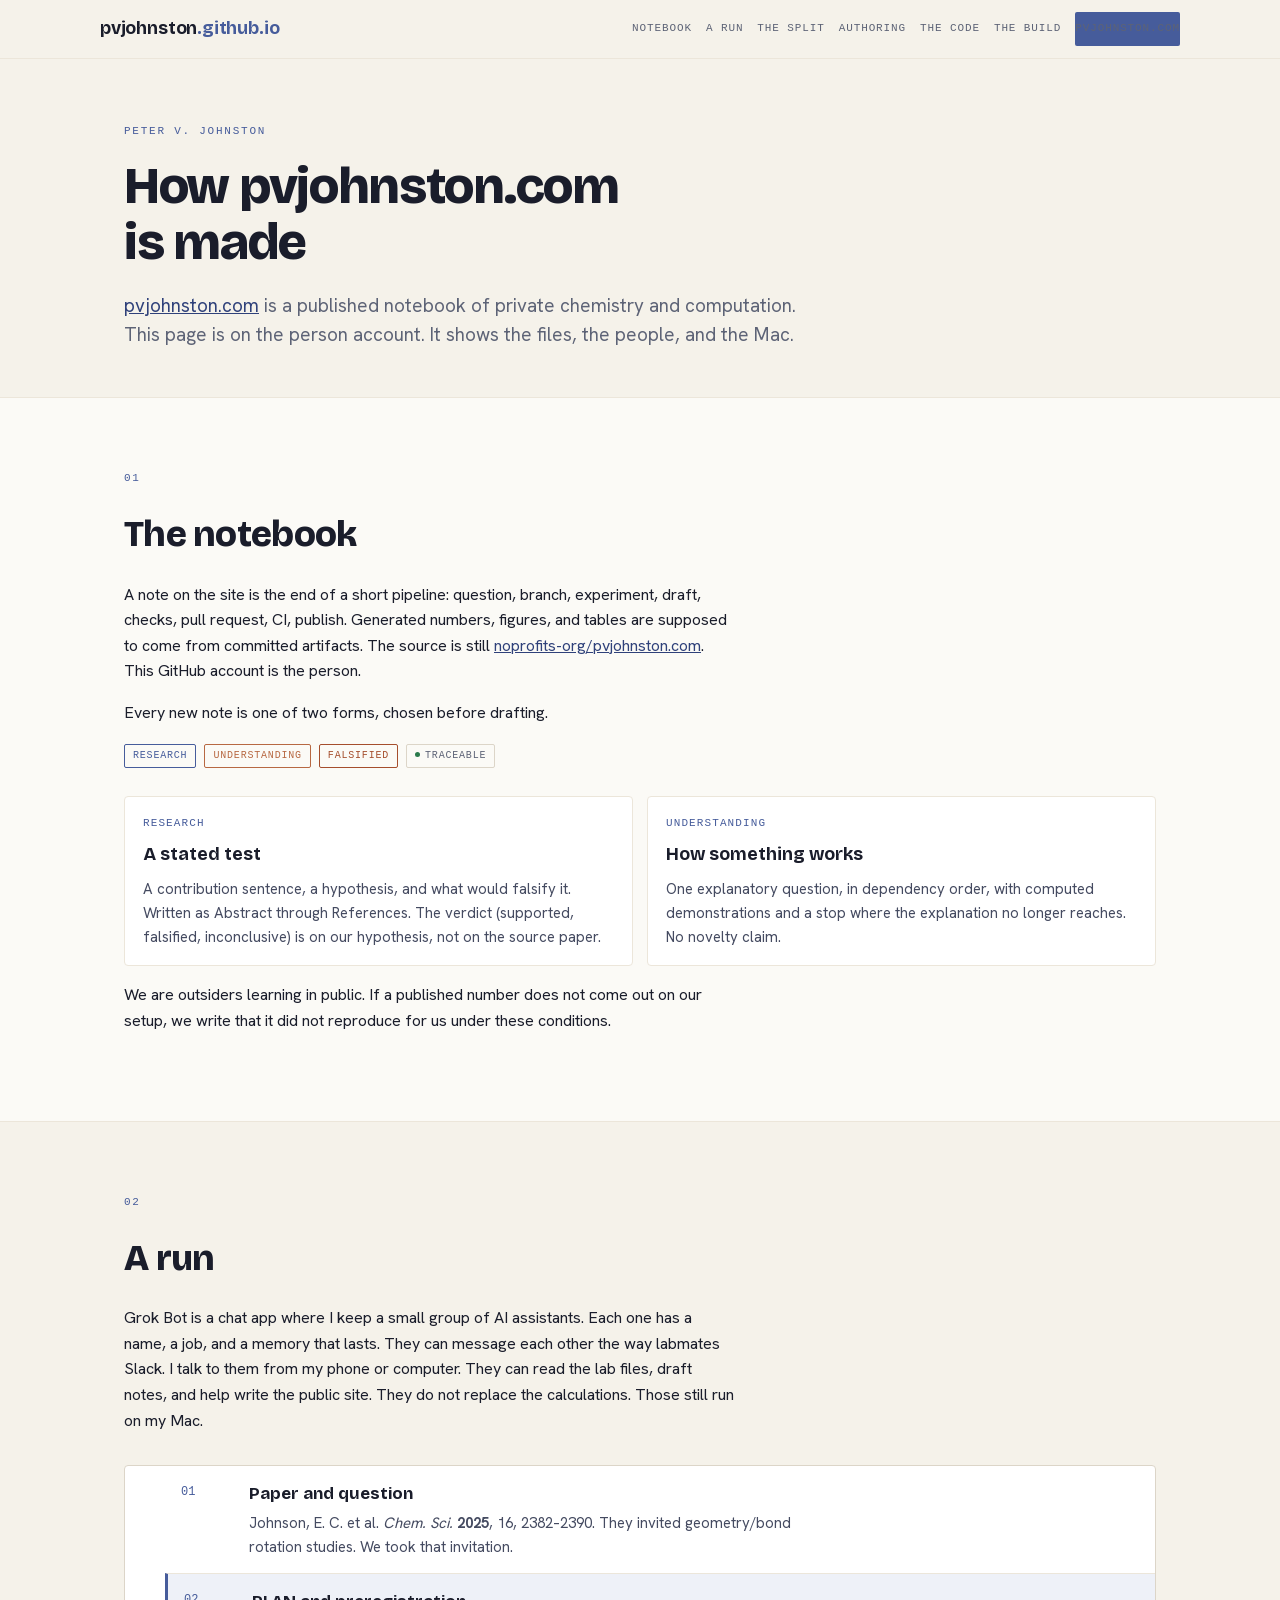
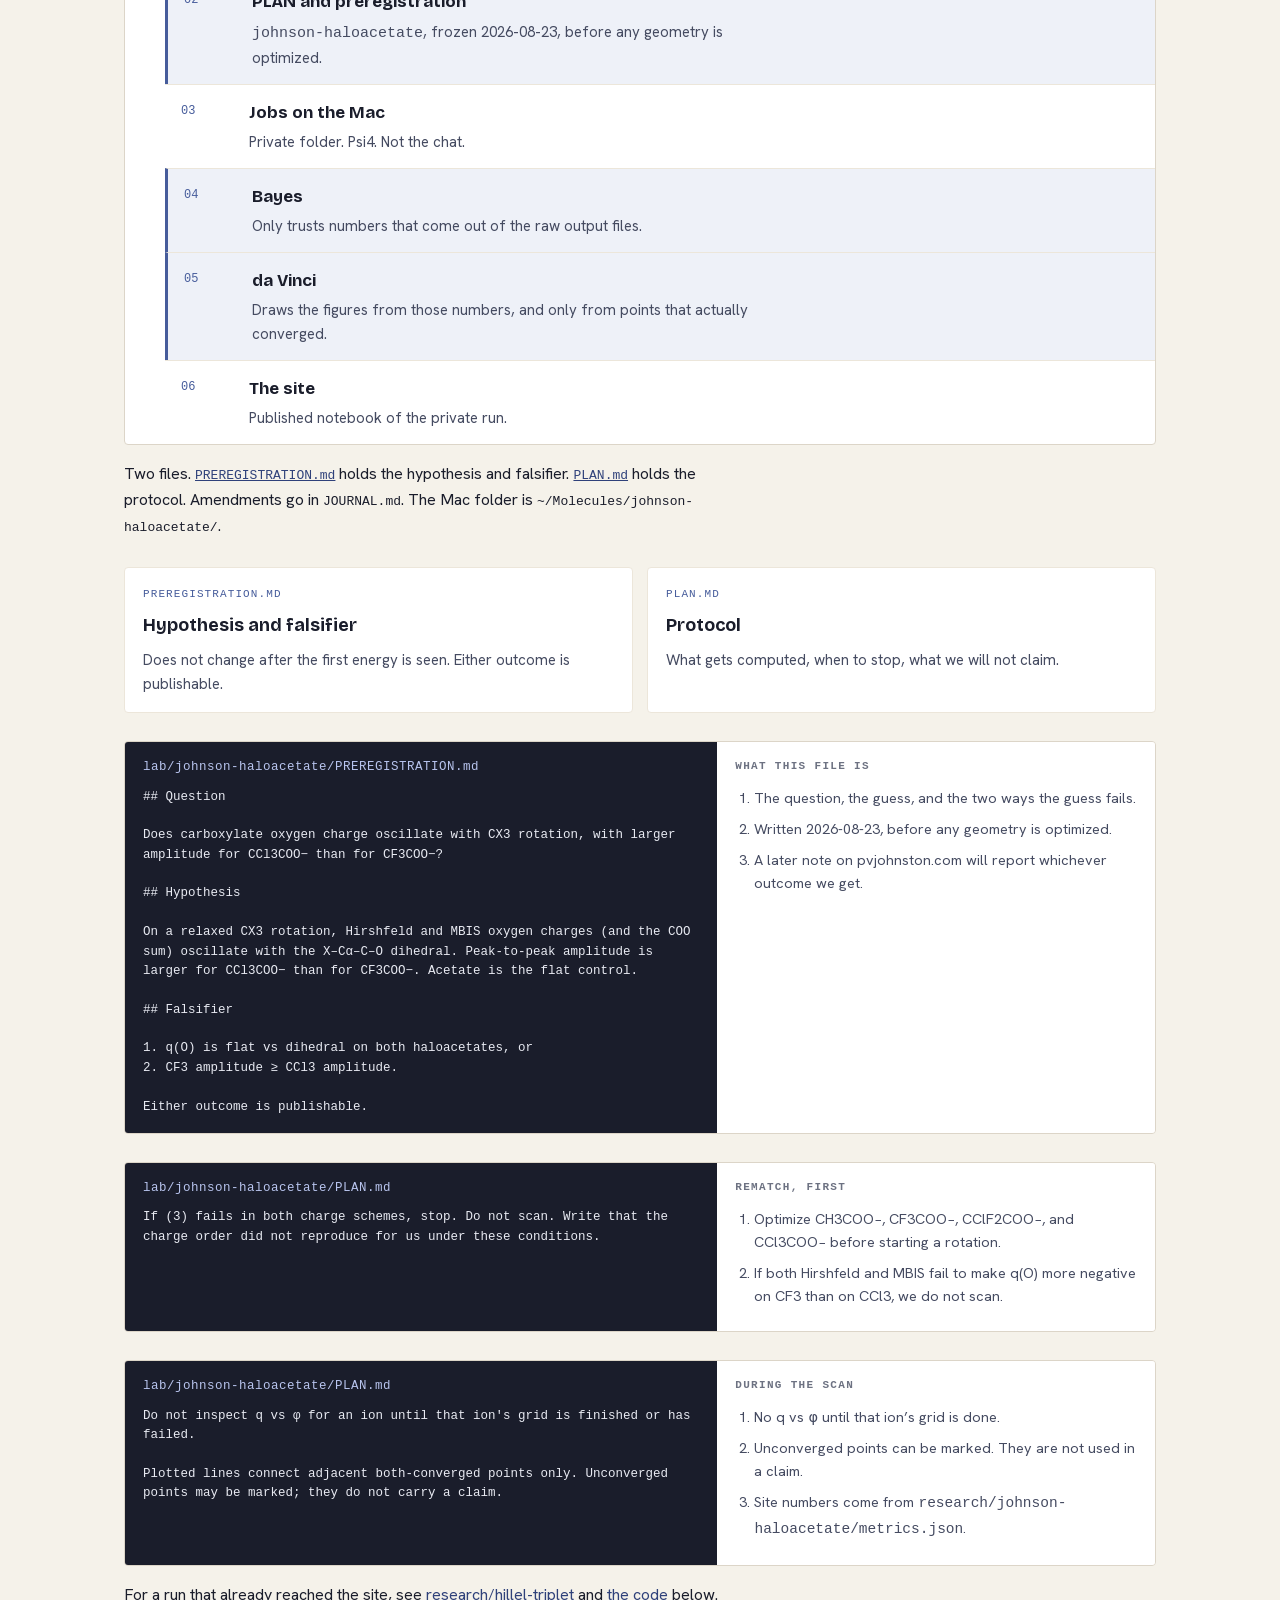
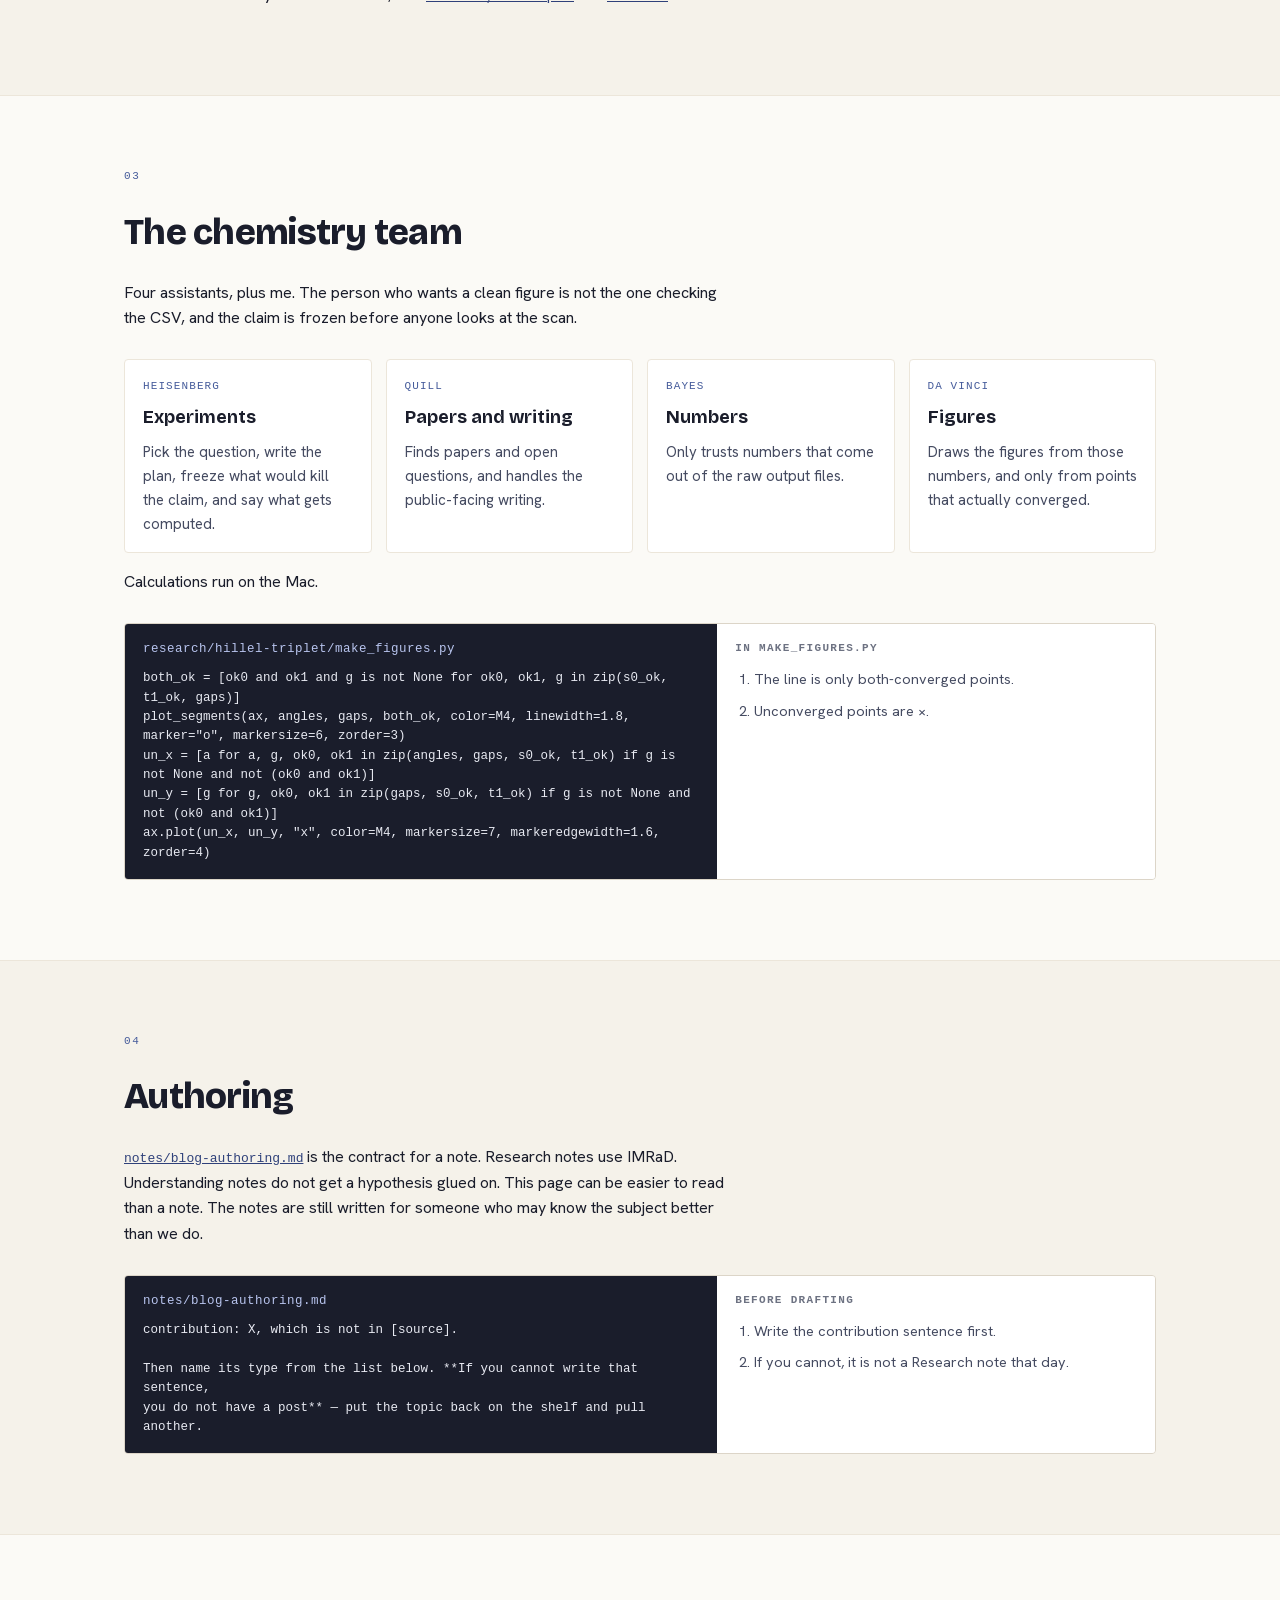
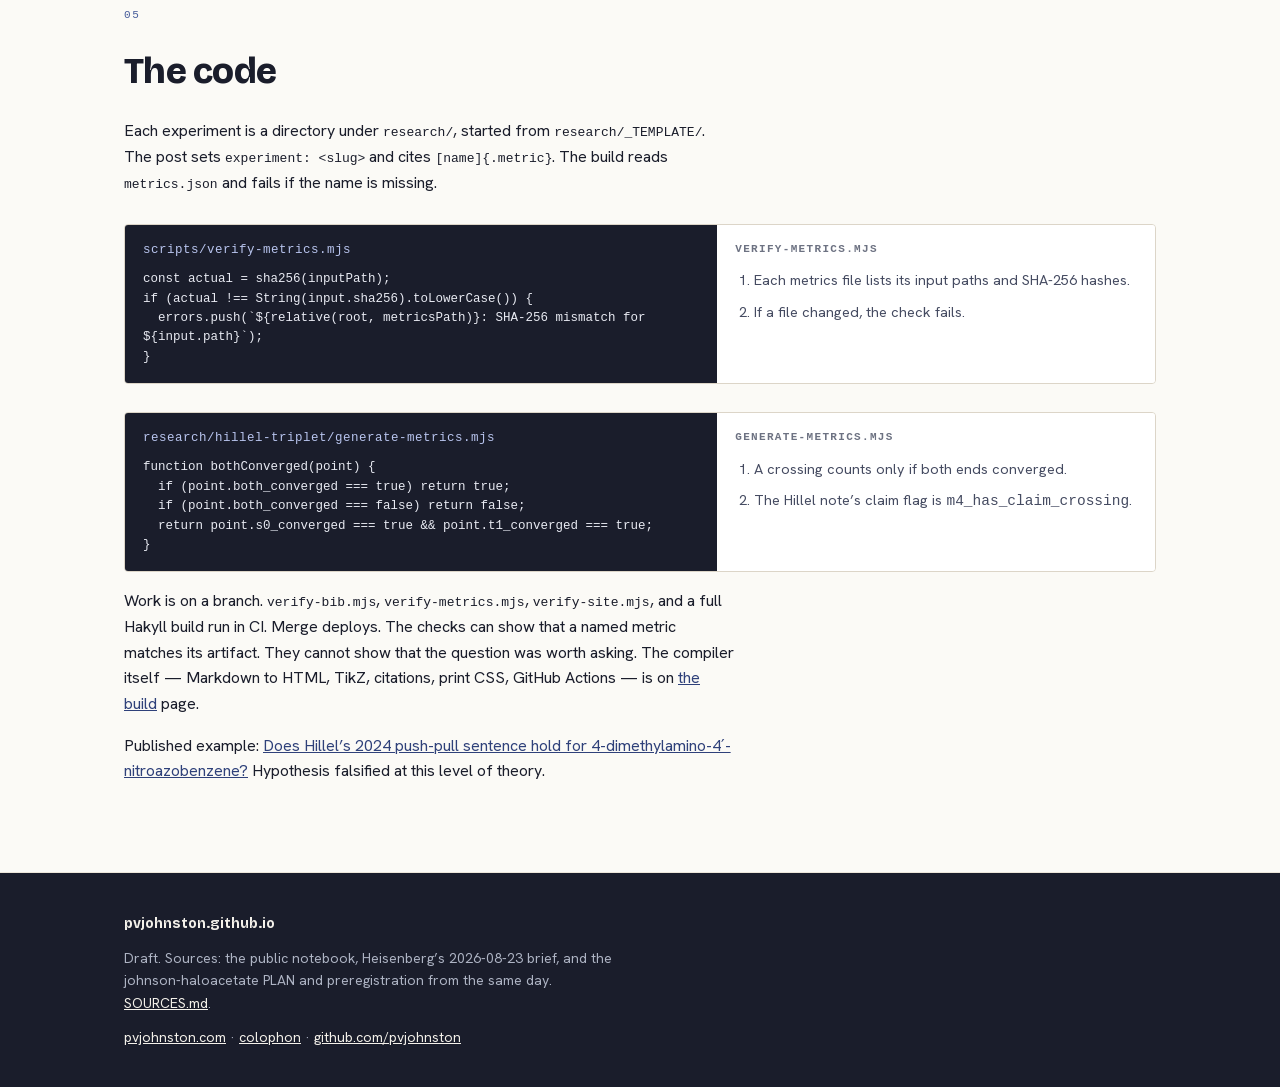
==== index.html @ 0cd41d9e "Add lab explainer and johnson-haloacetate freeze." ====
<!DOCTYPE html>
<html lang="en">
<head>
  <meta charset="utf-8">
  <meta name="viewport" content="width=device-width, initial-scale=1">
  <title>How pvjohnston.com is made</title>
  <meta name="description" content="How the research notebook at pvjohnston.com is made: authoring rules, the chemistry lab on Grok Bot, and the checks on the public site.">
  <link rel="stylesheet" href="styles.css">
</head>
<body>
  <a class="skip" href="#main">Skip to content</a>
  <header class="site-header">
    <div class="wrap header-bar">
      <a class="wordmark" href="./">pvjohnston<span>.github.io</span></a>
      <nav class="nav" aria-label="Sections">
        <a href="#notebook">Notebook</a>
        <a href="#run">A run</a>
        <a href="#split">The split</a>
        <a href="#authoring">Authoring</a>
        <a href="#code">The code</a>
        <a href="build.html">The build</a>
        <a class="nav-cta" href="https://pvjohnston.com">pvjohnston.com</a>
      </nav>
    </div>
  </header>

  <main id="main">
    <header class="hero">
      <div class="wrap">
        <p class="kicker">Peter V. Johnston</p>
        <h1>How pvjohnston.com is made</h1>
        <p class="lede">
          <a href="https://pvjohnston.com">pvjohnston.com</a> is a published
          notebook of private chemistry and computation. This page is on the
          person account. It shows the files, the people, and the Mac.
        </p>
      </div>
    </header>

    <section class="section" id="notebook">
      <div class="wrap">
        <p class="kicker">01</p>
        <h2>The notebook</h2>
        <p>
          A note on the site is the end of a short pipeline: question, branch,
          experiment, draft, checks, pull request, CI, publish. Generated
          numbers, figures, and tables are supposed to come from committed
          artifacts. The source is still
          <a href="https://github.com/noprofits-org/pvjohnston.com">noprofits-org/pvjohnston.com</a>.
          This GitHub account is the person.
        </p>
        <p>
          Every new note is one of two forms, chosen before drafting.
        </p>
        <div class="badge-row">
          <span class="badge badge-research">research</span>
          <span class="badge badge-understanding">understanding</span>
          <span class="badge badge-falsified">falsified</span>
          <span class="badge badge-traceable">traceable</span>
        </div>
        <div class="cards cards-2">
          <article class="card">
            <p class="who">Research</p>
            <h3>A stated test</h3>
            <p>
              A contribution sentence, a hypothesis, and what would falsify it.
              Written as Abstract through References. The verdict
              (supported, falsified, inconclusive) is on our hypothesis, not
              on the source paper.
            </p>
          </article>
          <article class="card">
            <p class="who">Understanding</p>
            <h3>How something works</h3>
            <p>
              One explanatory question, in dependency order, with computed
              demonstrations and a stop where the explanation no longer
              reaches. No novelty claim.
            </p>
          </article>
        </div>
        <p>
          We are outsiders learning in public. If a published number does not
          come out on our setup, we write that it did not reproduce for us
          under these conditions.
        </p>
      </div>
    </section>

    <section class="section" id="run">
      <div class="wrap">
        <p class="kicker">02</p>
        <h2>A run</h2>
        <p>
          Grok Bot is a chat app where I keep a small group of AI assistants.
          Each one has a name, a job, and a memory that lasts. They can message
          each other the way labmates Slack. I talk to them from my phone or
          computer. They can read the lab files, draft notes, and help write
          the public site. They do not replace the calculations. Those still
          run on my Mac.
        </p>
        <ol class="pipeline" aria-label="A chemistry run">
          <li class="step">
            <span class="step-n">01</span>
            <div>
              <h3>Paper and question</h3>
              <p>Johnson, E. C. et al. <em>Chem. Sci.</em> <strong>2025</strong>, 16, 2382–2390. They invited geometry/bond rotation studies. We took that invitation.</p>
            </div>
          </li>
          <li class="step gate">
            <span class="step-n">02</span>
            <div>
              <h3>PLAN and preregistration</h3>
              <p><code>johnson-haloacetate</code>, frozen 2026-08-23, before any geometry is optimized.</p>
            </div>
          </li>
          <li class="step">
            <span class="step-n">03</span>
            <div>
              <h3>Jobs on the Mac</h3>
              <p>Private folder. Psi4. Not the chat.</p>
            </div>
          </li>
          <li class="step gate">
            <span class="step-n">04</span>
            <div>
              <h3>Bayes</h3>
              <p>Only trusts numbers that come out of the raw output files.</p>
            </div>
          </li>
          <li class="step gate">
            <span class="step-n">05</span>
            <div>
              <h3>da Vinci</h3>
              <p>Draws the figures from those numbers, and only from points that actually converged.</p>
            </div>
          </li>
          <li class="step">
            <span class="step-n">06</span>
            <div>
              <h3>The site</h3>
              <p>Published notebook of the private run.</p>
            </div>
          </li>
        </ol>
        <p>
          Two files.
          <a href="lab/johnson-haloacetate/PREREGISTRATION.md"><code>PREREGISTRATION.md</code></a>
          holds the hypothesis and falsifier.
          <a href="lab/johnson-haloacetate/PLAN.md"><code>PLAN.md</code></a>
          holds the protocol. Amendments go in <code>JOURNAL.md</code>.
          The Mac folder is <code>~/Molecules/johnson-haloacetate/</code>.
        </p>
        <div class="cards cards-2">
          <article class="card">
            <p class="who">PREREGISTRATION.md</p>
            <h3>Hypothesis and falsifier</h3>
            <p>Does not change after the first energy is seen. Either outcome is publishable.</p>
          </article>
          <article class="card">
            <p class="who">PLAN.md</p>
            <h3>Protocol</h3>
            <p>What gets computed, when to stop, what we will not claim.</p>
          </article>
        </div>
        <div class="pair">
          <pre class="pair-code"><span class="file">lab/johnson-haloacetate/PREREGISTRATION.md</span>## Question

Does carboxylate oxygen charge oscillate with CX3 rotation, with larger amplitude for CCl3COO− than for CF3COO−?

## Hypothesis

On a relaxed CX3 rotation, Hirshfeld and MBIS oxygen charges (and the COO sum) oscillate with the X–Cα–C–O dihedral. Peak-to-peak amplitude is larger for CCl3COO− than for CF3COO−. Acetate is the flat control.

## Falsifier

1. q(O) is flat vs dihedral on both haloacetates, or
2. CF3 amplitude ≥ CCl3 amplitude.

Either outcome is publishable.</pre>
          <div class="pair-en">
            <h3>What this file is</h3>
            <ol>
              <li>The question, the guess, and the two ways the guess fails.</li>
              <li>Written 2026-08-23, before any geometry is optimized.</li>
              <li>A later note on pvjohnston.com will report whichever outcome we get.</li>
            </ol>
          </div>
        </div>
        <div class="pair">
          <pre class="pair-code"><span class="file">lab/johnson-haloacetate/PLAN.md</span>If (3) fails in both charge schemes, stop. Do not scan. Write that the charge order did not reproduce for us under these conditions.</pre>
          <div class="pair-en">
            <h3>Rematch, first</h3>
            <ol>
              <li>Optimize CH3COO−, CF3COO−, CClF2COO−, and CCl3COO− before starting a rotation.</li>
              <li>If both Hirshfeld and MBIS fail to make q(O) more negative on CF3 than on CCl3, we do not scan.</li>
            </ol>
          </div>
        </div>
        <div class="pair">
          <pre class="pair-code"><span class="file">lab/johnson-haloacetate/PLAN.md</span>Do not inspect q vs φ for an ion until that ion's grid is finished or has failed.

Plotted lines connect adjacent both-converged points only. Unconverged points may be marked; they do not carry a claim.</pre>
          <div class="pair-en">
            <h3>During the scan</h3>
            <ol>
              <li>No q vs φ until that ion’s grid is done.</li>
              <li>Unconverged points can be marked. They are not used in a claim.</li>
              <li>Site numbers come from <code>research/johnson-haloacetate/metrics.json</code>.</li>
            </ol>
          </div>
        </div>
        <p>
          For a run that already reached the site, see
          <a href="https://github.com/noprofits-org/pvjohnston.com/blob/main/research/hillel-triplet/PREREGISTRATION.md">research/hillel-triplet</a>
          and <a href="#code">the code</a> below.
        </p>
      </div>
    </section>

    <section class="section" id="split">
      <div class="wrap">
        <p class="kicker">03</p>
        <h2>The chemistry team</h2>
        <p>
          Four assistants, plus me. The person who wants a clean figure is not
          the one checking the CSV, and the claim is frozen before anyone looks
          at the scan.
        </p>
        <div class="cards cards-4">
          <article class="card">
            <p class="who">Heisenberg</p>
            <h3>Experiments</h3>
            <p>Pick the question, write the plan, freeze what would kill the claim, and say what gets computed.</p>
          </article>
          <article class="card">
            <p class="who">Quill</p>
            <h3>Papers and writing</h3>
            <p>Finds papers and open questions, and handles the public-facing writing.</p>
          </article>
          <article class="card">
            <p class="who">Bayes</p>
            <h3>Numbers</h3>
            <p>Only trusts numbers that come out of the raw output files.</p>
          </article>
          <article class="card">
            <p class="who">da Vinci</p>
            <h3>Figures</h3>
            <p>Draws the figures from those numbers, and only from points that actually converged.</p>
          </article>
        </div>
        <p>
          Calculations run on the Mac.
        </p>
        <div class="pair">
          <pre class="pair-code"><span class="file">research/hillel-triplet/make_figures.py</span>both_ok = [ok0 and ok1 and g is not None for ok0, ok1, g in zip(s0_ok, t1_ok, gaps)]
plot_segments(ax, angles, gaps, both_ok, color=M4, linewidth=1.8, marker="o", markersize=6, zorder=3)
un_x = [a for a, g, ok0, ok1 in zip(angles, gaps, s0_ok, t1_ok) if g is not None and not (ok0 and ok1)]
un_y = [g for g, ok0, ok1 in zip(gaps, s0_ok, t1_ok) if g is not None and not (ok0 and ok1)]
ax.plot(un_x, un_y, "x", color=M4, markersize=7, markeredgewidth=1.6, zorder=4)</pre>
          <div class="pair-en">
            <h3>In make_figures.py</h3>
            <ol>
              <li>The line is only both-converged points.</li>
              <li>Unconverged points are ×.</li>
            </ol>
          </div>
        </div>
      </div>
    </section>

    <section class="section" id="authoring">
      <div class="wrap">
        <p class="kicker">04</p>
        <h2>Authoring</h2>
        <p>
          <a href="https://github.com/noprofits-org/pvjohnston.com/blob/main/notes/blog-authoring.md"><code>notes/blog-authoring.md</code></a>
          is the contract for a note. Research notes use IMRaD. Understanding
          notes do not get a hypothesis glued on. This page can be easier to
          read than a note. The notes are still written for someone who may
          know the subject better than we do.
        </p>
        <div class="pair">
          <pre class="pair-code"><span class="file">notes/blog-authoring.md</span>contribution: X, which is not in [source].

Then name its type from the list below. **If you cannot write that sentence,
you do not have a post** — put the topic back on the shelf and pull another.</pre>
          <div class="pair-en">
            <h3>Before drafting</h3>
            <ol>
              <li>Write the contribution sentence first.</li>
              <li>If you cannot, it is not a Research note that day.</li>
            </ol>
          </div>
        </div>
      </div>
    </section>

    <section class="section" id="code">
      <div class="wrap">
        <p class="kicker">05</p>
        <h2>The code</h2>
        <p>
          Each experiment is a directory under <code>research/</code>, started
          from <code>research/_TEMPLATE/</code>. The post sets
          <code>experiment: &lt;slug&gt;</code> and cites
          <code>[name]{.metric}</code>. The build reads
          <code>metrics.json</code> and fails if the name is missing.
        </p>
        <div class="pair">
          <pre class="pair-code"><span class="file">scripts/verify-metrics.mjs</span>const actual = sha256(inputPath);
if (actual !== String(input.sha256).toLowerCase()) {
  errors.push(`${relative(root, metricsPath)}: SHA-256 mismatch for ${input.path}`);
}</pre>
          <div class="pair-en">
            <h3>verify-metrics.mjs</h3>
            <ol>
              <li>Each metrics file lists its input paths and SHA-256 hashes.</li>
              <li>If a file changed, the check fails.</li>
            </ol>
          </div>
        </div>
        <div class="pair">
          <pre class="pair-code"><span class="file">research/hillel-triplet/generate-metrics.mjs</span>function bothConverged(point) {
  if (point.both_converged === true) return true;
  if (point.both_converged === false) return false;
  return point.s0_converged === true && point.t1_converged === true;
}</pre>
          <div class="pair-en">
            <h3>generate-metrics.mjs</h3>
            <ol>
              <li>A crossing counts only if both ends converged.</li>
              <li>The Hillel note’s claim flag is <code>m4_has_claim_crossing</code>.</li>
            </ol>
          </div>
        </div>
        <p>
          Work is on a branch. <code>verify-bib.mjs</code>,
          <code>verify-metrics.mjs</code>, <code>verify-site.mjs</code>, and a
          full Hakyll build run in CI. Merge deploys. The checks can show that
          a named metric matches its artifact. They cannot show that the
          question was worth asking. The compiler itself — Markdown to HTML,
          TikZ, citations, print CSS, GitHub Actions — is on
          <a href="build.html">the build</a> page.
        </p>
        <p>
          Published example:
          <a href="https://pvjohnston.com/posts/2026-08-22-does-push-pull-abolish-the-s0-t1-crossing.html">Does Hillel’s 2024 push-pull sentence hold for 4-dimethylamino-4′-nitroazobenzene?</a>
          Hypothesis falsified at this level of theory.
        </p>
      </div>
    </section>
  </main>

  <footer>
    <div class="wrap">
      <p class="footer-word">pvjohnston.github.io</p>
      <p>
        Draft. Sources: the public notebook, Heisenberg’s 2026-08-23 brief, and
        the johnson-haloacetate PLAN and preregistration from the same day.
        <a href="SOURCES.md">SOURCES.md</a>.
      </p>
      <p>
        <a href="https://pvjohnston.com">pvjohnston.com</a>
        ·
        <a href="https://pvjohnston.com/colophon.html">colophon</a>
        ·
        <a href="https://github.com/pvjohnston">github.com/pvjohnston</a>
      </p>
    </div>
  </footer>
  <script src="main.js"></script>
</body>
</html>
---- styles.css ----
/* pvjohnston.github.io — lab explainer.
   Tokens follow the notebook (css/site-theme.css). Original layout.
   Do not load Google Fonts. */

@font-face {
  font-family: "Bricolage Grotesque";
  font-style: normal;
  font-weight: 400 800;
  font-display: swap;
  src: url("fonts/bricolage-grotesque.woff2") format("woff2");
}

@font-face {
  font-family: "Hanken Grotesk";
  font-style: normal;
  font-weight: 400 700;
  font-display: swap;
  src: url("fonts/hanken-grotesk.woff2") format("woff2");
}

:root {
  --accent: #465c9b;
  --accent-deep: #2f417a;
  --on-accent: #ffffff;
  --sky-soft: #dde4f4;
  --sky-tint: #eef1f8;
  --forest: #232a48;
  --mint: #b8c4ee;
  --terracotta: #b76842;
  --cream: #f5f2ea;
  --offwhite: #fbfaf6;
  --white: #ffffff;
  --border: #ece6da;
  --border-strong: #dcd5c8;
  --ink: #1a1d2b;
  --text: #1a1d2b;
  --slate: #454b61;
  --muted: #5d6376;
  --faint: #6d7282;
  --header-veil: rgba(245, 242, 234, 0.92);
  --font-display: "Bricolage Grotesque", system-ui, sans-serif;
  --font-body: "Hanken Grotesk", system-ui, sans-serif;
  --font-mono: "JetBrains Mono", ui-monospace, SFMono-Regular, Menlo, monospace;
  --max: 1080px;
  --read: 760px;
}

*,
*::before,
*::after { box-sizing: border-box; }

html { scroll-behavior: smooth; }

@media (prefers-reduced-motion: reduce) {
  html { scroll-behavior: auto; }
  *, *::before, *::after {
    animation-duration: 0.001ms !important;
    animation-iteration-count: 1 !important;
    transition-duration: 0.001ms !important;
  }
}

body {
  margin: 0;
  font-family: var(--font-body);
  color: var(--text);
  background: var(--cream);
  line-height: 1.6;
  -webkit-font-smoothing: antialiased;
}

img { max-width: 100%; height: auto; }

a { color: var(--accent-deep); }
a:hover { color: var(--accent); }

:focus-visible {
  outline: 2px solid var(--accent);
  outline-offset: 3px;
}

.skip {
  position: absolute;
  left: 8px;
  top: -60px;
  z-index: 200;
  background: var(--accent-deep);
  color: var(--cream);
  font-weight: 600;
  padding: 10px 16px;
  text-decoration: none;
}
.skip:focus { top: 0; }

.wrap {
  width: 100%;
  max-width: var(--max);
  margin: 0 auto;
  padding: 0 24px;
}

.site-header {
  position: sticky;
  top: 0;
  z-index: 50;
  background: var(--header-veil);
  backdrop-filter: blur(10px);
  border-bottom: 1px solid var(--border);
}

.header-bar {
  display: flex;
  align-items: center;
  justify-content: space-between;
  gap: 16px;
  padding: 12px 0;
  flex-wrap: wrap;
}

.wordmark {
  font-family: var(--font-display);
  font-weight: 700;
  font-size: 18px;
  letter-spacing: -0.01em;
  text-decoration: none;
  color: var(--text);
  white-space: nowrap;
}
.wordmark span { color: var(--accent); }

.nav {
  display: flex;
  flex-wrap: wrap;
  gap: 6px 14px;
  align-items: center;
}

.nav a {
  font-family: var(--font-mono);
  font-size: 11px;
  letter-spacing: 0.08em;
  text-transform: uppercase;
  text-decoration: none;
  color: var(--muted);
  padding: 8px 0;
}
.nav a:hover,
.nav a[aria-current="true"] { color: var(--accent-deep); }

.nav-cta {
  font-family: var(--font-mono);
  font-size: 12px;
  text-decoration: none;
  color: var(--on-accent);
  background: var(--accent);
  padding: 8px 12px;
  border-radius: 2px;
}
.nav-cta:hover { color: var(--on-accent); filter: brightness(1.05); }

.hero {
  padding: 64px 0 48px;
  border-bottom: 1px solid var(--border);
}
.kicker {
  font-family: var(--font-mono);
  font-size: 11px;
  letter-spacing: 0.16em;
  text-transform: uppercase;
  color: var(--accent);
  margin: 0 0 18px;
}
.hero h1 {
  font-family: var(--font-display);
  font-weight: 800;
  font-size: clamp(32px, 5.5vw, 52px);
  line-height: 1.08;
  letter-spacing: -0.025em;
  margin: 0 0 20px;
  max-width: 18ch;
  text-wrap: balance;
}
.hero h1 em { font-style: italic; color: var(--accent); }
.lede {
  font-size: 19px;
  line-height: 1.55;
  color: var(--muted);
  max-width: 62ch;
  margin: 0;
}

.section {
  padding: 72px 0;
  border-bottom: 1px solid var(--border);
}
.section:nth-child(even) { background: var(--offwhite); }
.section .wrap { padding-top: 0; padding-bottom: 0; }
.section h2 {
  font-family: var(--font-display);
  font-weight: 800;
  font-size: clamp(26px, 3.4vw, 36px);
  letter-spacing: -0.02em;
  margin: 0 0 18px;
  text-wrap: balance;
}
.section p { max-width: 68ch; }
.section p + p { margin-top: 1em; }

.term {
  border-bottom: 1px dashed var(--accent);
  cursor: help;
}

.cards {
  display: grid;
  grid-template-columns: 1fr;
  gap: 14px;
  margin: 28px 0 0;
}
@media (min-width: 700px) {
  .cards-2 { grid-template-columns: 1fr 1fr; }
  .cards-4 { grid-template-columns: 1fr 1fr; }
}
@media (min-width: 1000px) {
  .cards-4 { grid-template-columns: repeat(4, 1fr); }
}

.card {
  background: var(--white);
  border: 1px solid var(--border);
  border-radius: 4px;
  padding: 18px 18px 16px;
}
.card h3 {
  font-family: var(--font-display);
  font-size: 18px;
  margin: 0 0 8px;
}
.card p { margin: 0; font-size: 15px; color: var(--slate); }
.card .who {
  font-family: var(--font-mono);
  font-size: 11px;
  letter-spacing: 0.1em;
  text-transform: uppercase;
  color: var(--accent);
  margin-bottom: 8px;
}

.pipeline {
  display: grid;
  gap: 0;
  margin: 32px 0 8px;
  border: 1px solid var(--border-strong);
  border-radius: 4px;
  overflow: hidden;
  background: var(--white);
}
.step {
  display: grid;
  grid-template-columns: 3.5rem 1fr;
  gap: 12px;
  padding: 14px 16px;
  border-top: 1px solid var(--border);
  align-items: start;
}
.step:first-child { border-top: none; }
.step-n {
  font-family: var(--font-mono);
  font-size: 12px;
  color: var(--accent);
  padding-top: 3px;
}
.step h3 {
  font-family: var(--font-display);
  font-size: 17px;
  margin: 0 0 4px;
}
.step p { margin: 0; font-size: 15px; color: var(--slate); }
.step.gate {
  background: var(--sky-tint);
  border-left: 3px solid var(--accent);
}

.pair {
  display: grid;
  grid-template-columns: 1fr;
  gap: 0;
  margin: 28px 0 8px;
  border: 1px solid var(--border-strong);
  border-radius: 4px;
  overflow: hidden;
}
@media (min-width: 860px) {
  .pair { grid-template-columns: 1.15fr 0.85fr; }
}
.pair-code {
  margin: 0;
  padding: 16px 18px;
  background: var(--ink);
  color: #e8eaf2;
  font-family: var(--font-mono);
  font-size: 12.5px;
  line-height: 1.55;
  overflow-x: auto;
  white-space: pre-wrap;
}
.pair-code .file {
  display: block;
  color: var(--mint);
  margin-bottom: 10px;
  letter-spacing: 0.04em;
}
.pair-en {
  padding: 16px 18px;
  background: var(--white);
}
.pair-en h3 {
  font-family: var(--font-mono);
  font-size: 11px;
  letter-spacing: 0.12em;
  text-transform: uppercase;
  color: var(--faint);
  margin: 0 0 10px;
}
.pair-en ol { margin: 0; padding-left: 1.2em; }
.pair-en li { margin-bottom: 8px; font-size: 14.5px; color: var(--slate); }

.toc {
  list-style: none;
  padding: 0;
  margin: 28px 0 0;
  max-width: 68ch;
  columns: 1;
}
@media (min-width: 700px) {
  .toc { columns: 2; }
}
.toc li { break-inside: avoid; margin: 0 0 8px; }
.toc a {
  font-family: var(--font-mono);
  font-size: 12px;
  letter-spacing: 0.02em;
  text-decoration: none;
  color: var(--accent-deep);
}
.toc a:hover { color: var(--accent); }

.flow-legend {
  display: flex;
  flex-wrap: wrap;
  gap: 14px 20px;
  margin: 20px 0 0;
  font-family: var(--font-mono);
  font-size: 11px;
  letter-spacing: 0.04em;
  text-transform: uppercase;
  color: var(--faint);
}
.flow-legend b {
  display: inline-block;
  width: 8px;
  height: 8px;
  border-radius: 50%;
  margin-right: 6px;
  vertical-align: 1px;
}
.lg-run { background: var(--accent); }
.lg-exit { background: var(--terracotta); }
.lg-browser { background: var(--forest); }

.flow {
  list-style: none;
  margin: 28px 0 0;
  padding: 0 0 0 18px;
  border-left: 2px solid var(--border-strong);
  max-width: 72ch;
}
.flow > li {
  position: relative;
  padding: 12px 0 14px 22px;
}
.flow > li::before {
  content: "";
  position: absolute;
  left: -22px;
  top: 18px;
  width: 8px;
  height: 8px;
  border-radius: 50%;
  background: var(--accent);
  box-shadow: 0 0 0 3px var(--cream);
}
.flow .exit::before { background: var(--terracotta); }
.flow .browser::before { background: var(--forest); }
.flow h3 {
  font-family: var(--font-display);
  font-size: 17px;
  margin: 0 0 4px;
}
.flow p {
  margin: 0;
  font-size: 15px;
  color: var(--slate);
  max-width: none;
}
.flow .kids {
  list-style: none;
  margin: 10px 0 0;
  padding: 0 0 0 14px;
  border-left: 2px solid var(--sky-soft);
}
.flow .kids li {
  position: relative;
  padding: 6px 0 6px 14px;
  font-size: 14.5px;
  color: var(--slate);
}
.flow .kids li::before {
  content: "";
  position: absolute;
  left: -5px;
  top: 13px;
  width: 6px;
  height: 6px;
  border-radius: 50%;
  background: var(--sky-mid, #7185bd);
}

.note {
  margin: 28px 0 0;
  padding: 14px 16px;
  border-left: 3px solid var(--terracotta);
  background: var(--white);
  font-size: 15px;
  color: var(--slate);
  max-width: 68ch;
}
.note strong { color: var(--text); }

.badge-row { display: flex; flex-wrap: wrap; gap: 8px; margin: 18px 0 8px; }
.badge {
  font-family: var(--font-mono);
  font-size: 10px;
  letter-spacing: 0.08em;
  text-transform: uppercase;
  padding: 3px 8px;
  border-radius: 2px;
  border: 1px solid var(--border-strong);
  color: var(--muted);
}
.badge-research { color: var(--accent); border-color: var(--accent); }
.badge-understanding { color: var(--terracotta); border-color: var(--terracotta); }
.badge-falsified { color: #a54e2d; border-color: #a54e2d; }
.badge-traceable::before {
  content: "";
  display: inline-block;
  width: 5px;
  height: 5px;
  border-radius: 50%;
  background: #2a7a4b;
  margin-right: 5px;
  vertical-align: 1px;
}

footer {
  background: var(--ink);
  color: #aeb4c4;
  padding: 40px 0 32px;
  font-size: 14px;
}
footer a { color: #f4f1ea; }
footer p { max-width: 62ch; margin: 0 0 12px; }
.footer-word {
  font-family: var(--font-display);
  font-weight: 700;
  color: #f4f1ea;
  margin-bottom: 12px;
}
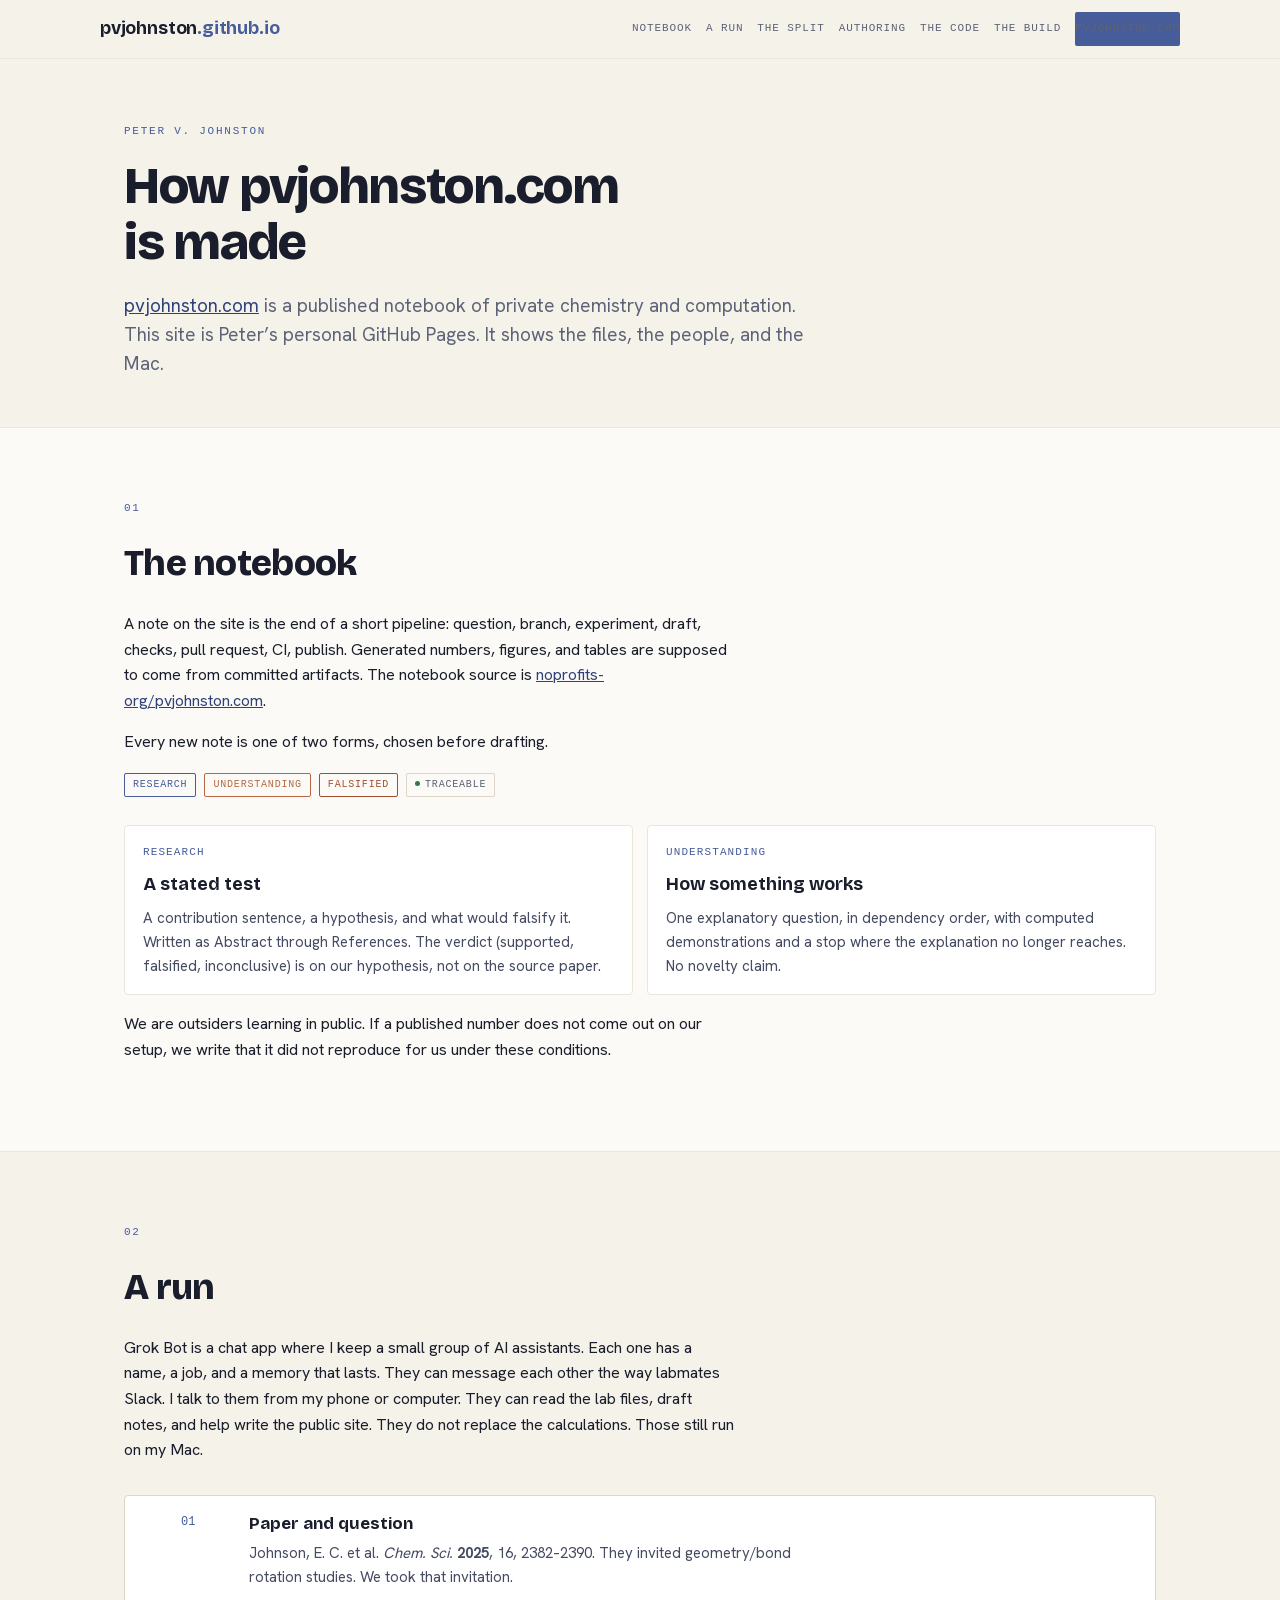
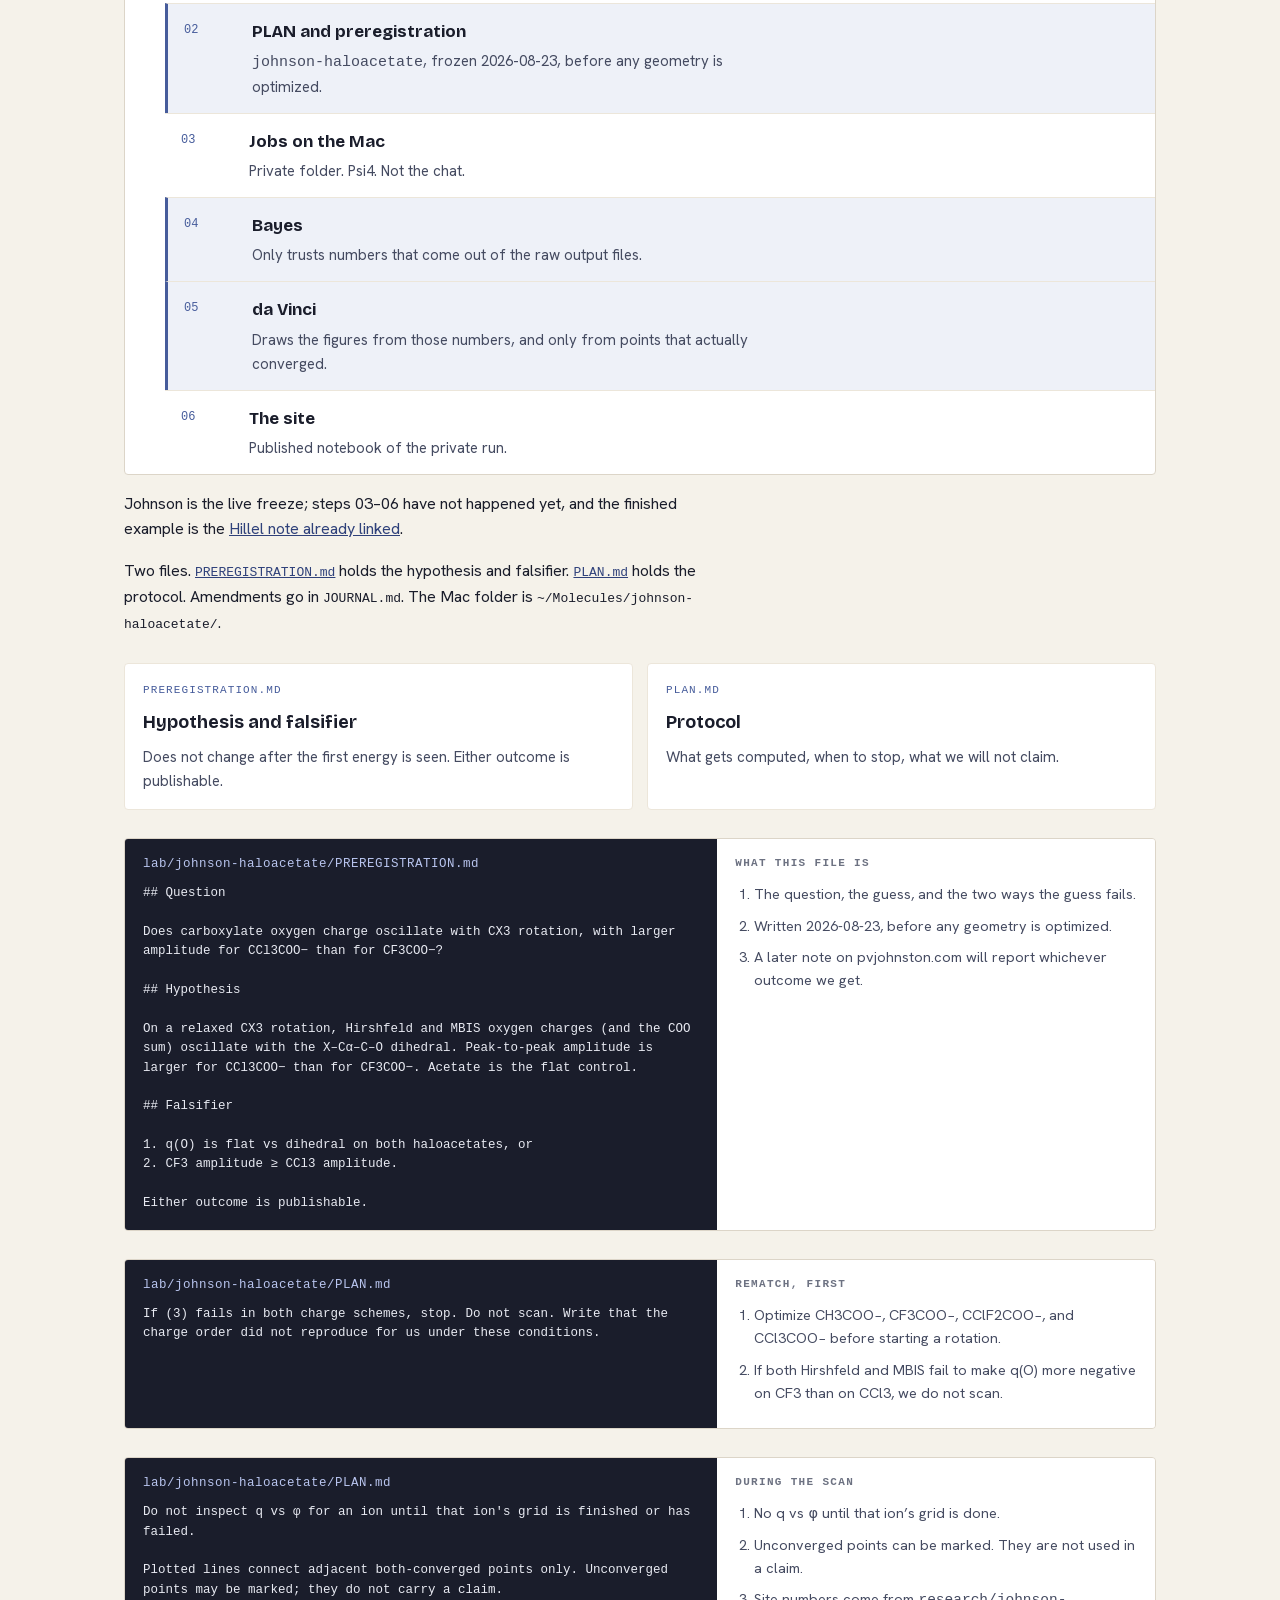
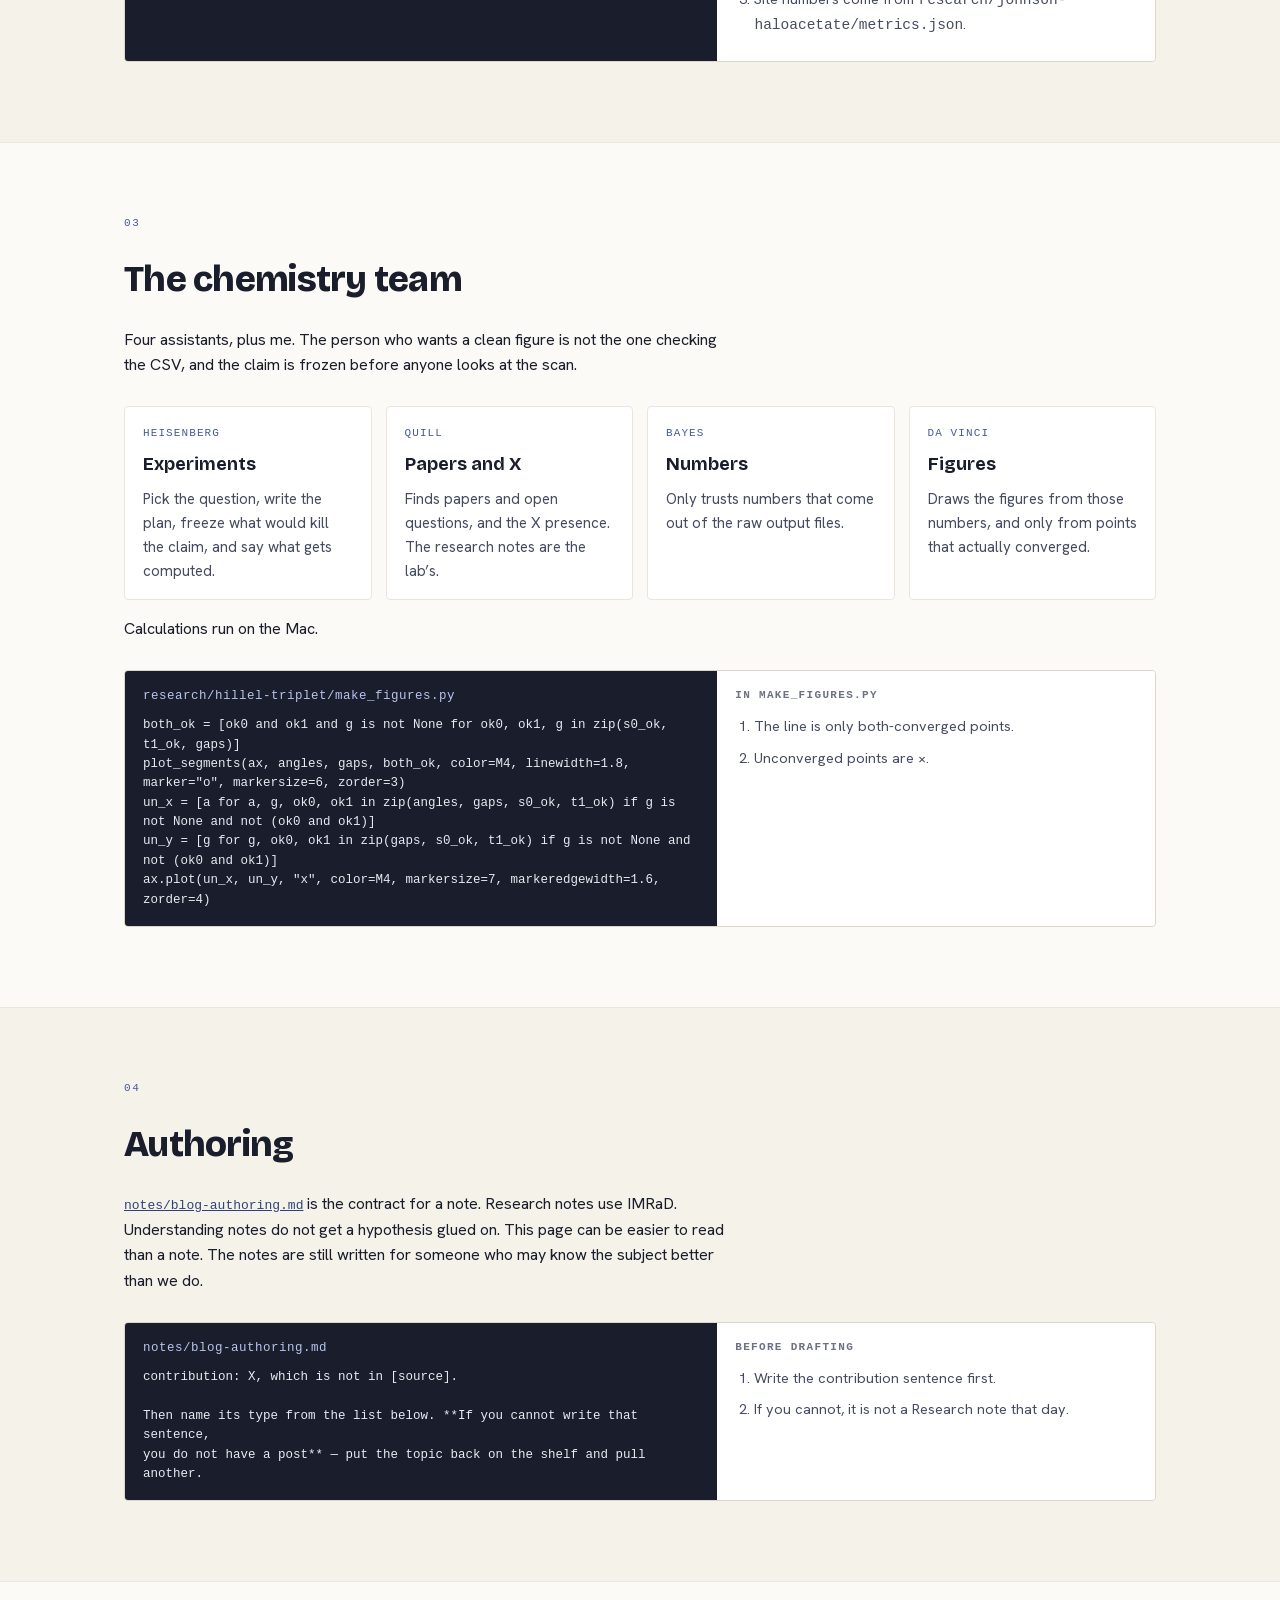
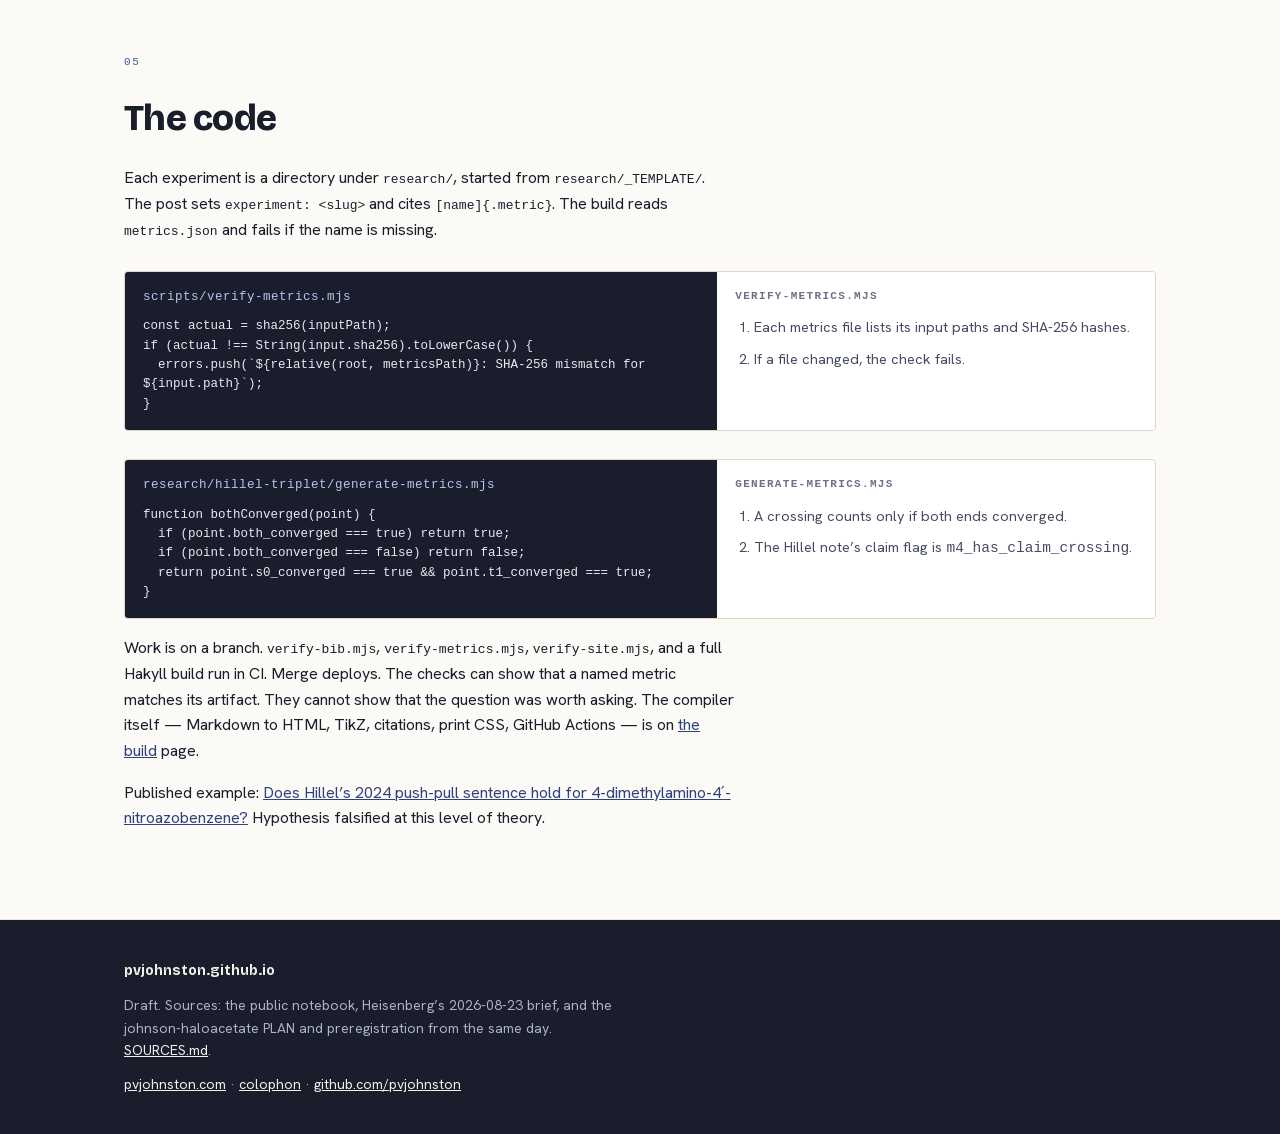
==== commit b109dba1: "Clarify Johnson freeze vs Hillel, Pages identity, and Quill." ====
--- a/index.html
+++ b/index.html
@@ -31,8 +31,8 @@
         <h1>How pvjohnston.com is made</h1>
         <p class="lede">
           <a href="https://pvjohnston.com">pvjohnston.com</a> is a published
-          notebook of private chemistry and computation. This page is on the
-          person account. It shows the files, the people, and the Mac.
+          notebook of private chemistry and computation. This site is Peter’s
+          personal GitHub Pages. It shows the files, the people, and the Mac.
         </p>
       </div>
     </header>
@@ -45,9 +45,8 @@
           A note on the site is the end of a short pipeline: question, branch,
           experiment, draft, checks, pull request, CI, publish. Generated
           numbers, figures, and tables are supposed to come from committed
-          artifacts. The source is still
+          artifacts. The notebook source is
           <a href="https://github.com/noprofits-org/pvjohnston.com">noprofits-org/pvjohnston.com</a>.
-          This GitHub account is the person.
         </p>
         <p>
           Every new note is one of two forms, chosen before drafting.
@@ -144,6 +143,10 @@
           </li>
         </ol>
         <p>
+          Johnson is the live freeze; steps 03–06 have not happened yet, and
+          the finished example is the <a href="#code">Hillel note already linked</a>.
+        </p>
+        <p>
           Two files.
           <a href="lab/johnson-haloacetate/PREREGISTRATION.md"><code>PREREGISTRATION.md</code></a>
           holds the hypothesis and falsifier.
@@ -210,11 +213,6 @@
             </ol>
           </div>
         </div>
-        <p>
-          For a run that already reached the site, see
-          <a href="https://github.com/noprofits-org/pvjohnston.com/blob/main/research/hillel-triplet/PREREGISTRATION.md">research/hillel-triplet</a>
-          and <a href="#code">the code</a> below.
-        </p>
       </div>
     </section>
 
@@ -235,8 +233,8 @@
           </article>
           <article class="card">
             <p class="who">Quill</p>
-            <h3>Papers and writing</h3>
-            <p>Finds papers and open questions, and handles the public-facing writing.</p>
+            <h3>Papers and X</h3>
+            <p>Finds papers and open questions, and the X presence. The research notes are the lab’s.</p>
           </article>
           <article class="card">
             <p class="who">Bayes</p>
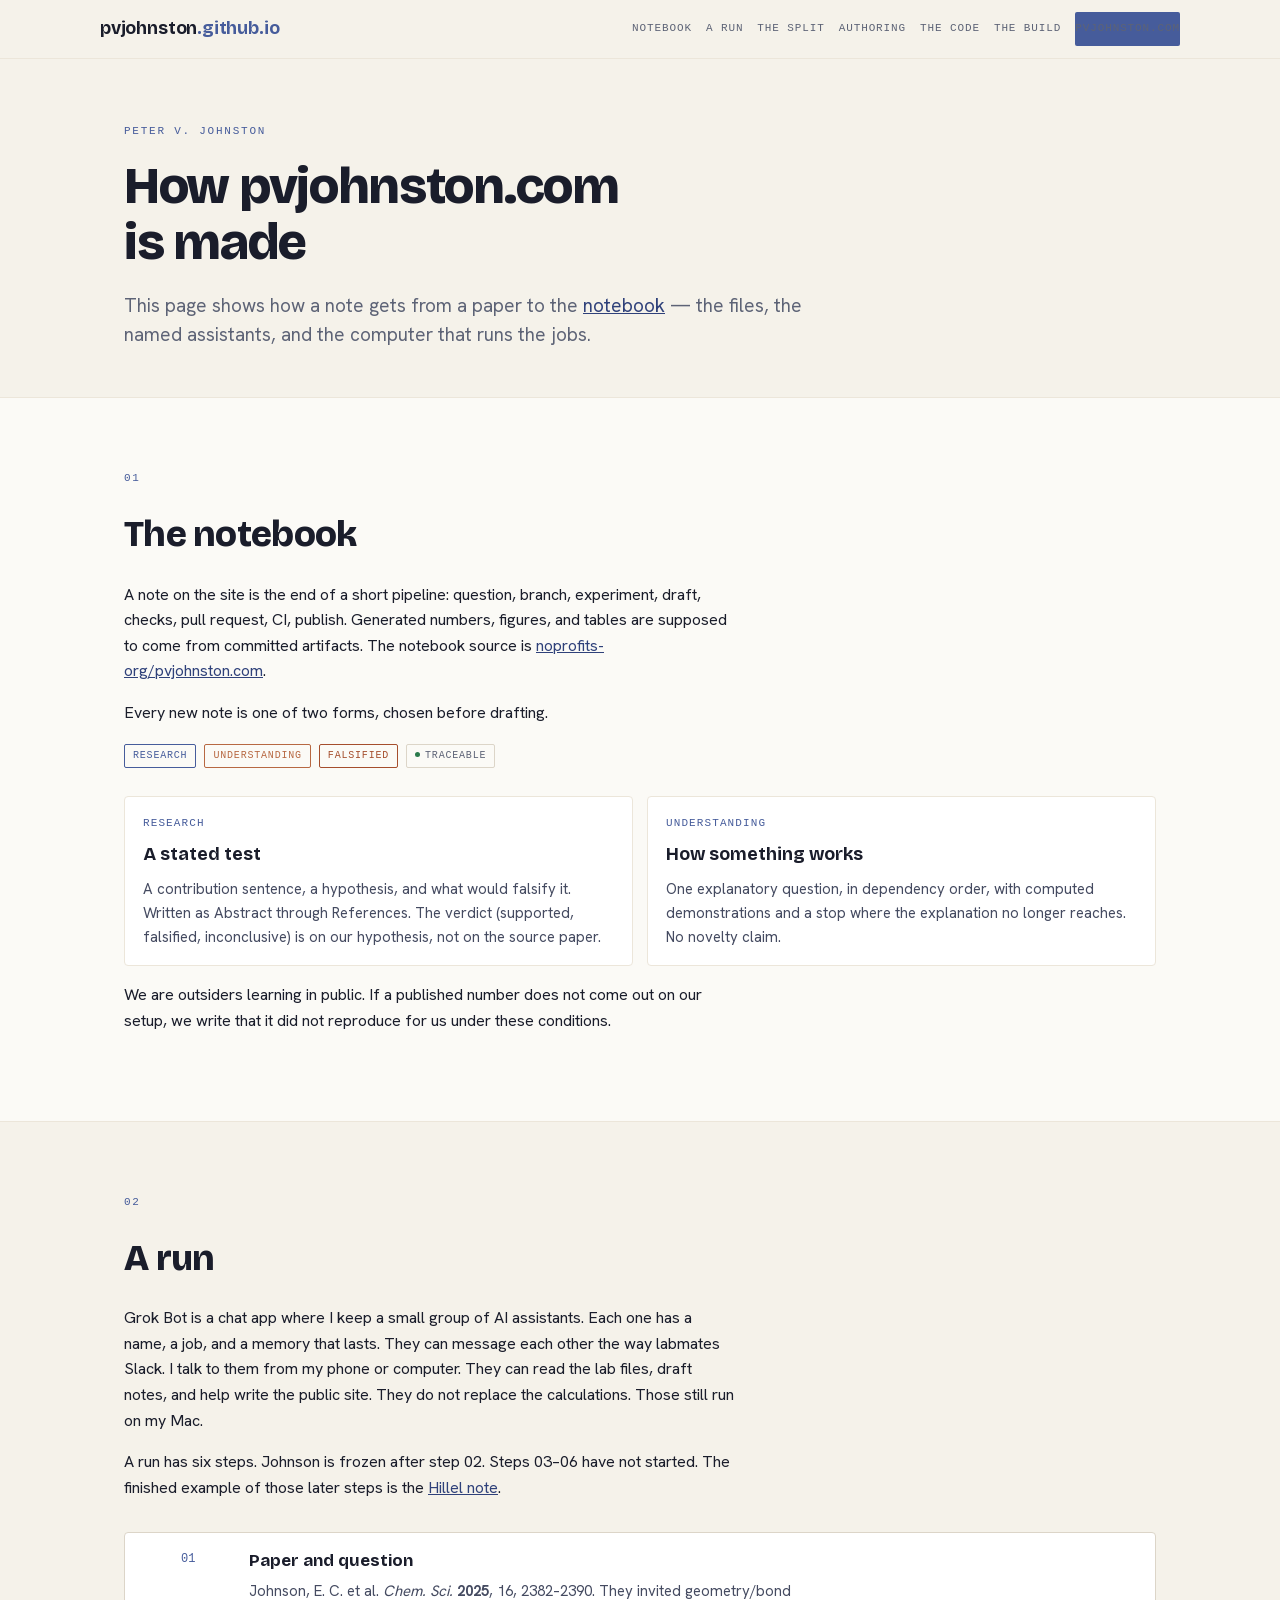
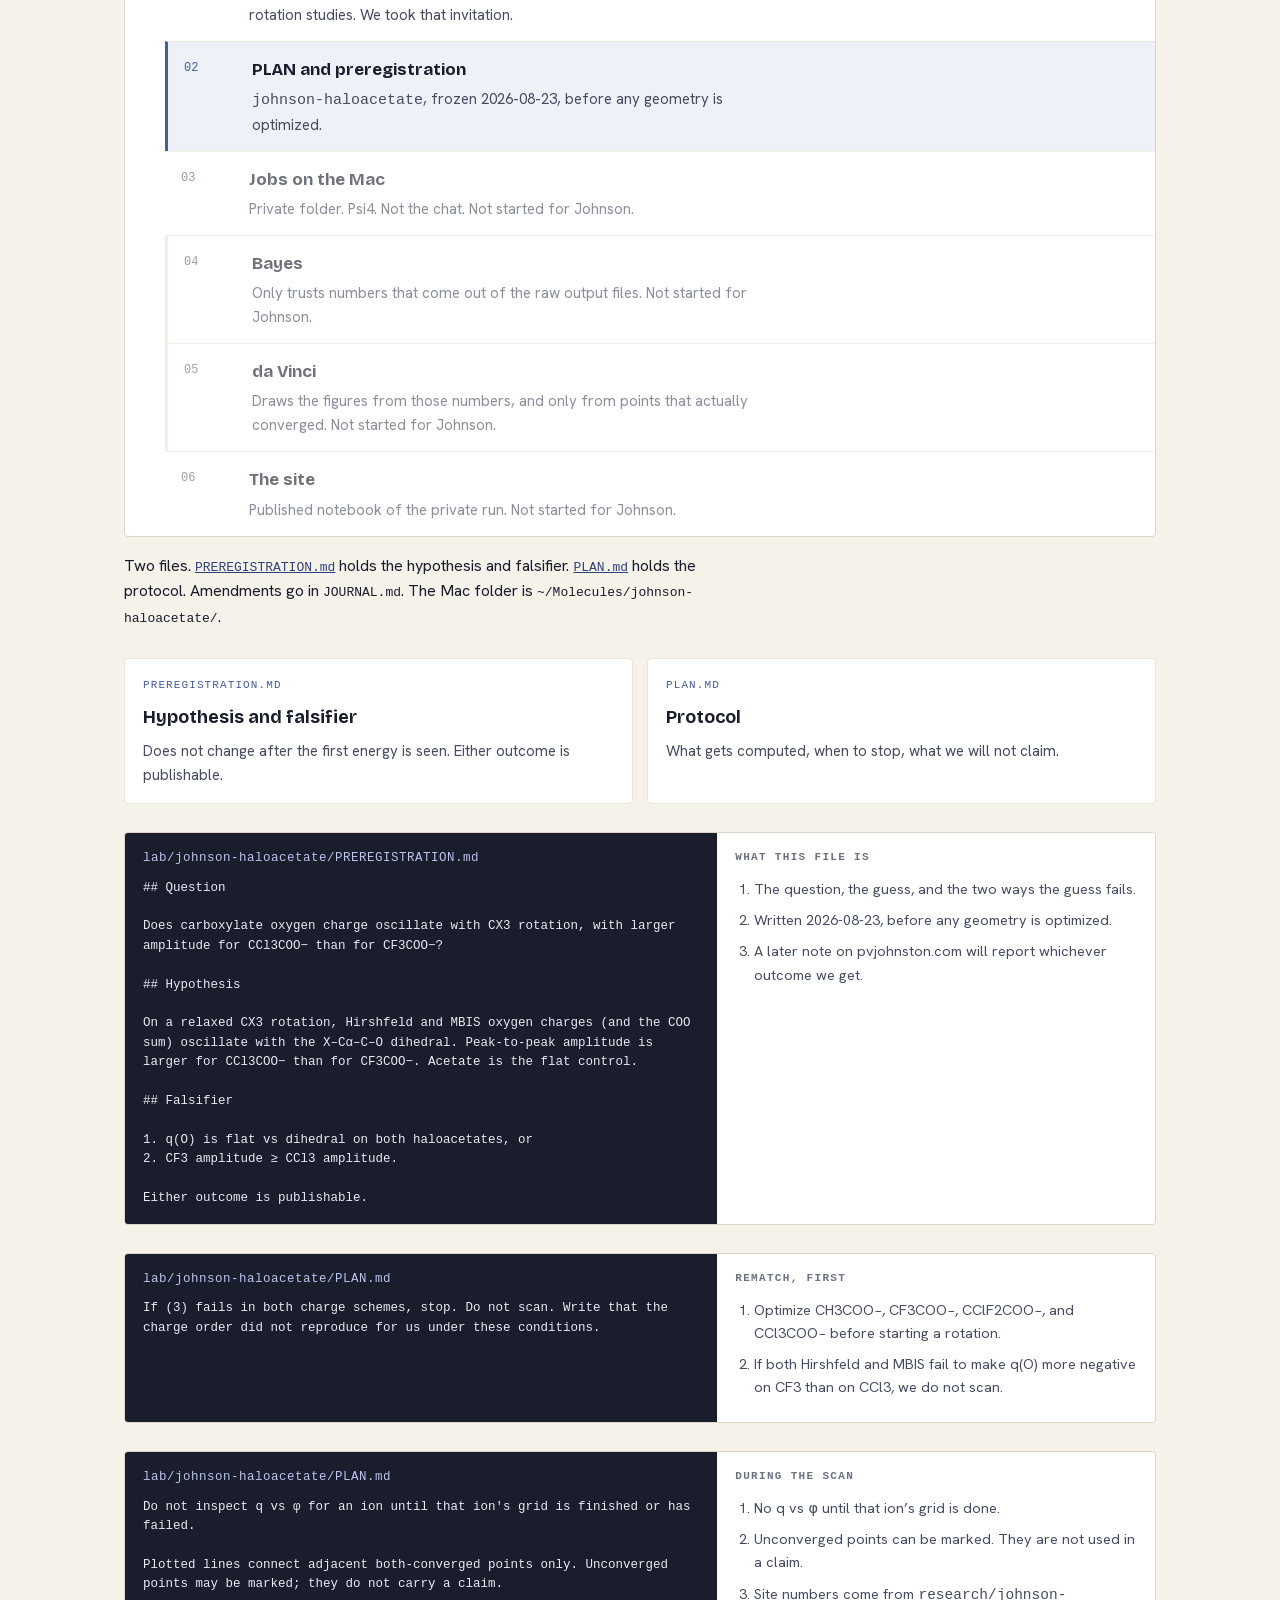
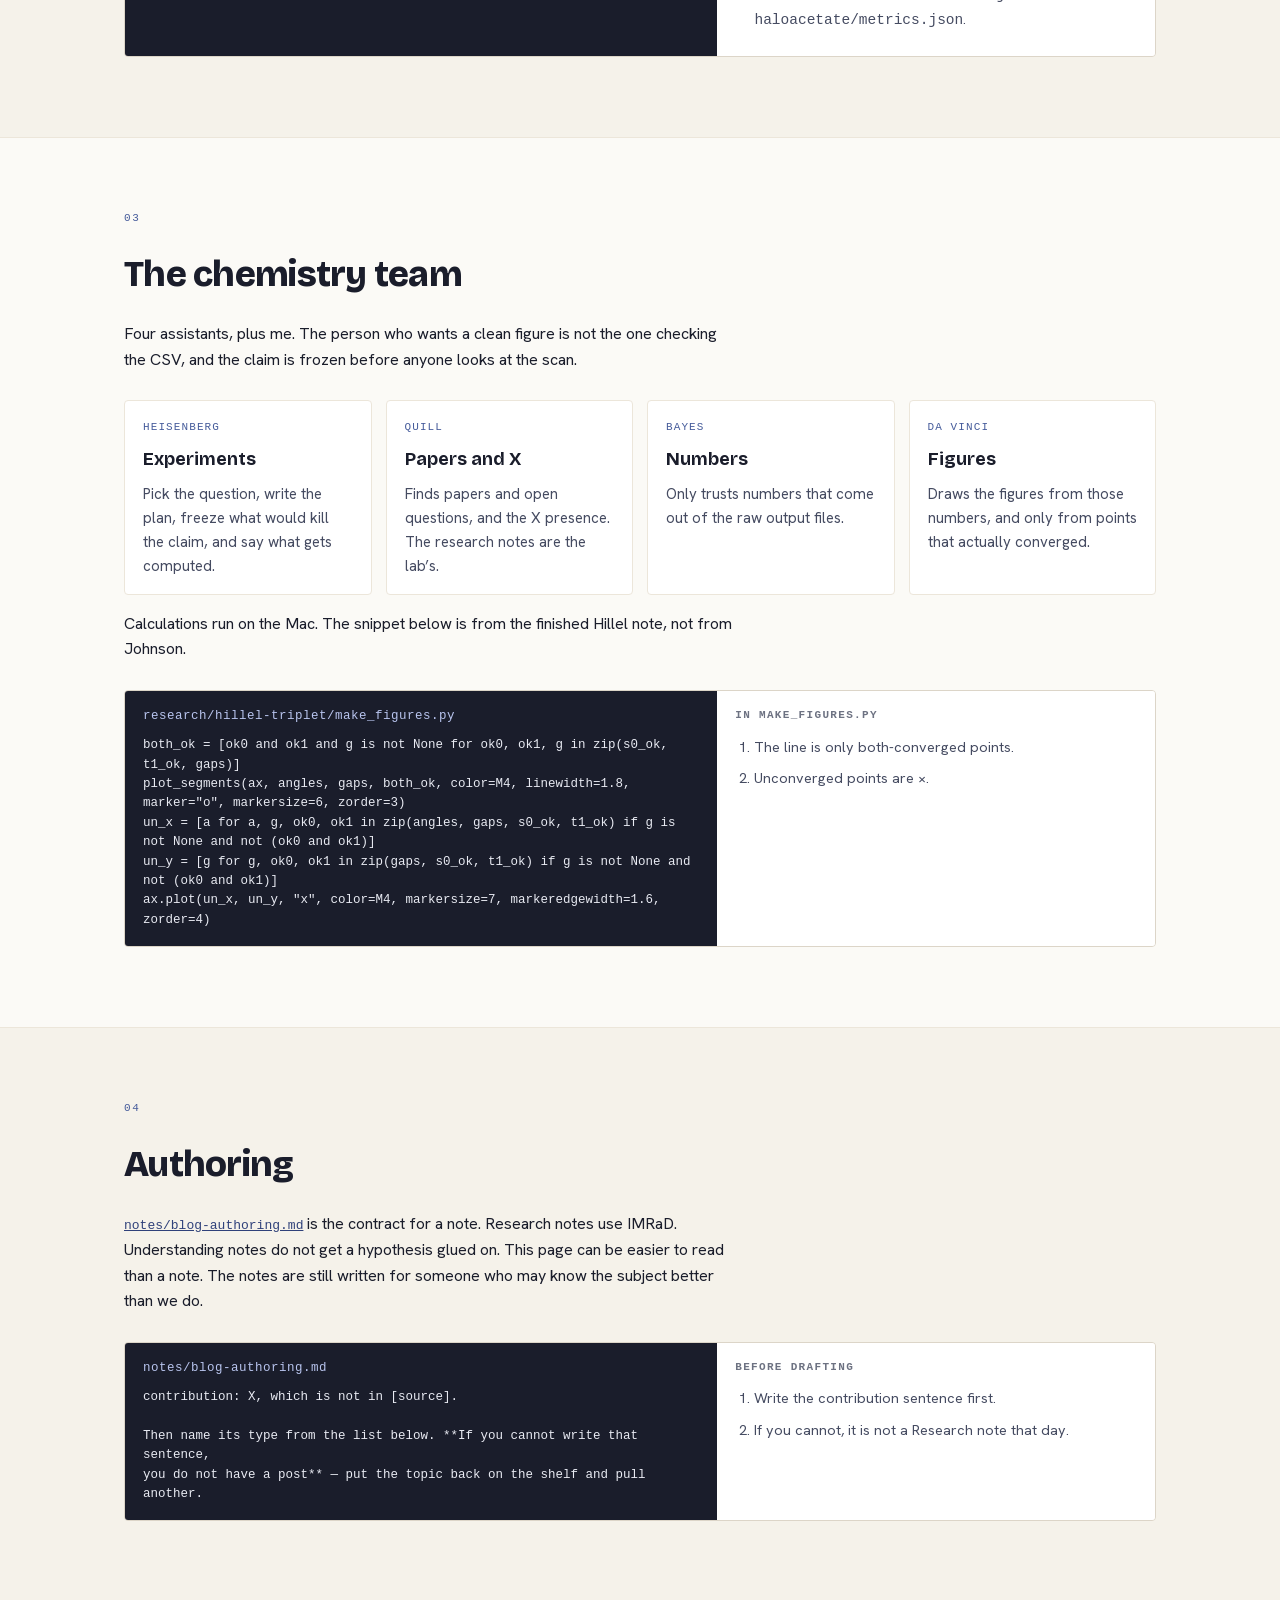
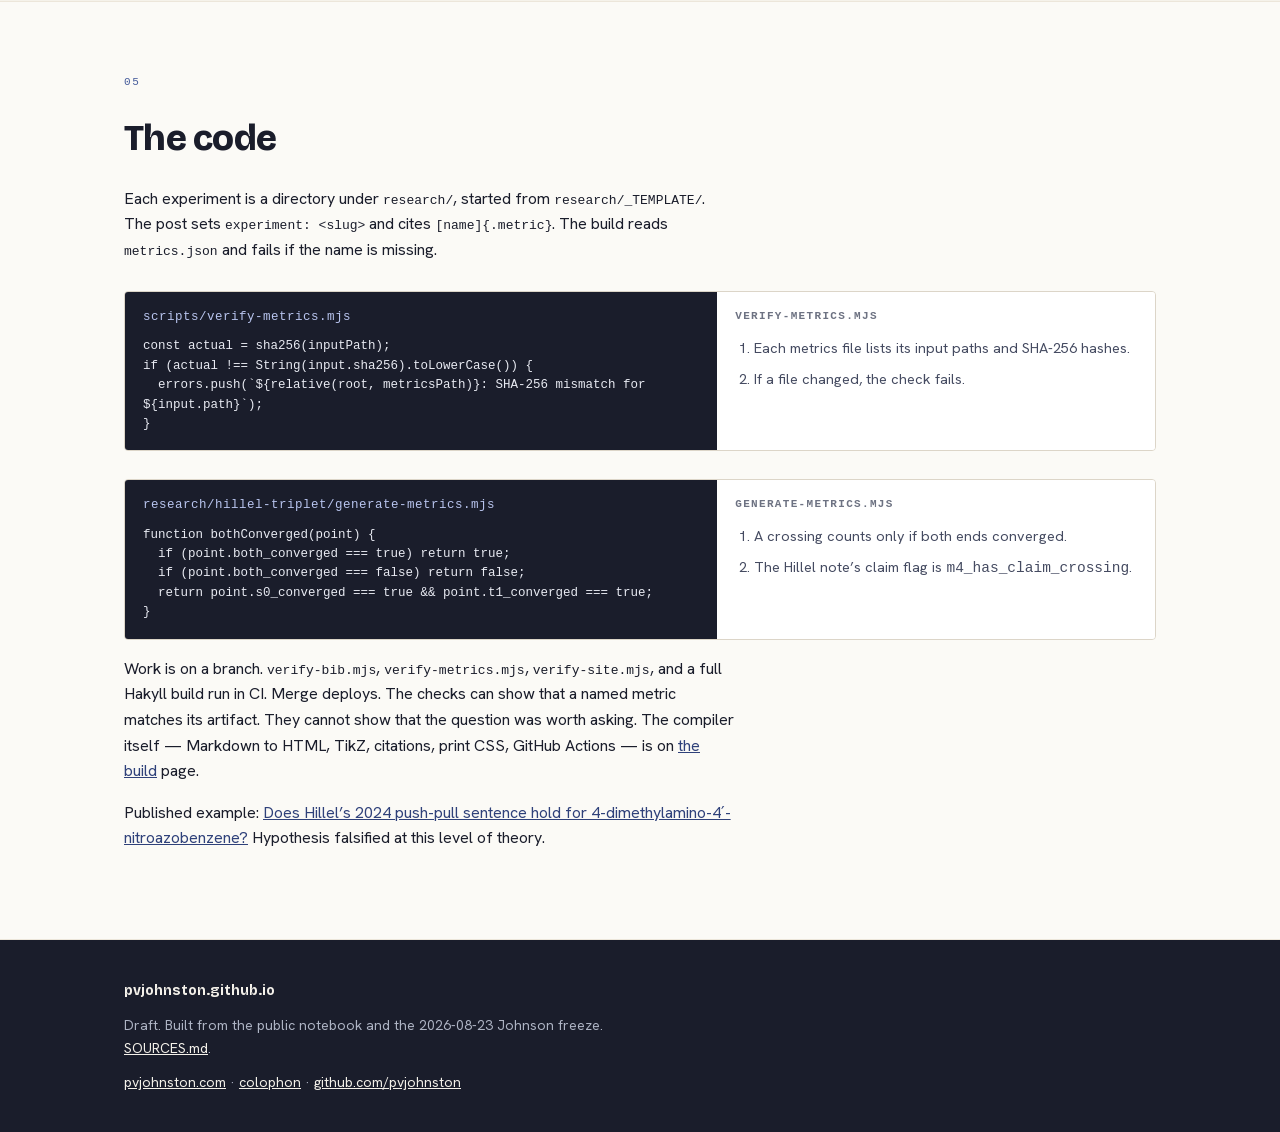
==== commit e0eae454: "Mark Johnson steps 03-06 pending; clarify Hillel examples." ====
--- a/index.html
+++ b/index.html
@@ -30,9 +30,9 @@
         <p class="kicker">Peter V. Johnston</p>
         <h1>How pvjohnston.com is made</h1>
         <p class="lede">
-          <a href="https://pvjohnston.com">pvjohnston.com</a> is a published
-          notebook of private chemistry and computation. This site is Peter’s
-          personal GitHub Pages. It shows the files, the people, and the Mac.
+          This page shows how a note gets from a paper to the
+          <a href="https://pvjohnston.com">notebook</a> — the files, the named
+          assistants, and the computer that runs the jobs.
         </p>
       </div>
     </header>
@@ -98,6 +98,11 @@
           the public site. They do not replace the calculations. Those still
           run on my Mac.
         </p>
+        <p>
+          A run has six steps. Johnson is frozen after step 02. Steps 03–06
+          have not started. The finished example of those later steps is the
+          <a href="https://pvjohnston.com/posts/2026-08-22-does-push-pull-abolish-the-s0-t1-crossing.html">Hillel note</a>.
+        </p>
         <ol class="pipeline" aria-label="A chemistry run">
           <li class="step">
             <span class="step-n">01</span>
@@ -113,39 +118,35 @@
               <p><code>johnson-haloacetate</code>, frozen 2026-08-23, before any geometry is optimized.</p>
             </div>
           </li>
-          <li class="step">
+          <li class="step pending">
             <span class="step-n">03</span>
             <div>
               <h3>Jobs on the Mac</h3>
-              <p>Private folder. Psi4. Not the chat.</p>
-            </div>
-          </li>
-          <li class="step gate">
+              <p>Private folder. Psi4. Not the chat. Not started for Johnson.</p>
+            </div>
+          </li>
+          <li class="step gate pending">
             <span class="step-n">04</span>
             <div>
               <h3>Bayes</h3>
-              <p>Only trusts numbers that come out of the raw output files.</p>
-            </div>
-          </li>
-          <li class="step gate">
+              <p>Only trusts numbers that come out of the raw output files. Not started for Johnson.</p>
+            </div>
+          </li>
+          <li class="step gate pending">
             <span class="step-n">05</span>
             <div>
               <h3>da Vinci</h3>
-              <p>Draws the figures from those numbers, and only from points that actually converged.</p>
-            </div>
-          </li>
-          <li class="step">
+              <p>Draws the figures from those numbers, and only from points that actually converged. Not started for Johnson.</p>
+            </div>
+          </li>
+          <li class="step pending">
             <span class="step-n">06</span>
             <div>
               <h3>The site</h3>
-              <p>Published notebook of the private run.</p>
+              <p>Published notebook of the private run. Not started for Johnson.</p>
             </div>
           </li>
         </ol>
-        <p>
-          Johnson is the live freeze; steps 03–06 have not happened yet, and
-          the finished example is the <a href="#code">Hillel note already linked</a>.
-        </p>
         <p>
           Two files.
           <a href="lab/johnson-haloacetate/PREREGISTRATION.md"><code>PREREGISTRATION.md</code></a>
@@ -248,7 +249,8 @@
           </article>
         </div>
         <p>
-          Calculations run on the Mac.
+          Calculations run on the Mac. The snippet below is from the finished
+          Hillel note, not from Johnson.
         </p>
         <div class="pair">
           <pre class="pair-code"><span class="file">research/hillel-triplet/make_figures.py</span>both_ok = [ok0 and ok1 and g is not None for ok0, ok1, g in zip(s0_ok, t1_ok, gaps)]
@@ -354,8 +356,7 @@
     <div class="wrap">
       <p class="footer-word">pvjohnston.github.io</p>
       <p>
-        Draft. Sources: the public notebook, Heisenberg’s 2026-08-23 brief, and
-        the johnson-haloacetate PLAN and preregistration from the same day.
+        Draft. Built from the public notebook and the 2026-08-23 Johnson freeze.
         <a href="SOURCES.md">SOURCES.md</a>.
       </p>
       <p>
--- a/styles.css
+++ b/styles.css
@@ -280,6 +280,16 @@
   background: var(--sky-tint);
   border-left: 3px solid var(--accent);
 }
+.step.pending {
+  opacity: 0.62;
+}
+.step.pending .step-n {
+  color: var(--muted);
+}
+.step.pending.gate {
+  background: transparent;
+  border-left-color: var(--border);
+}
 
 .pair {
   display: grid;
